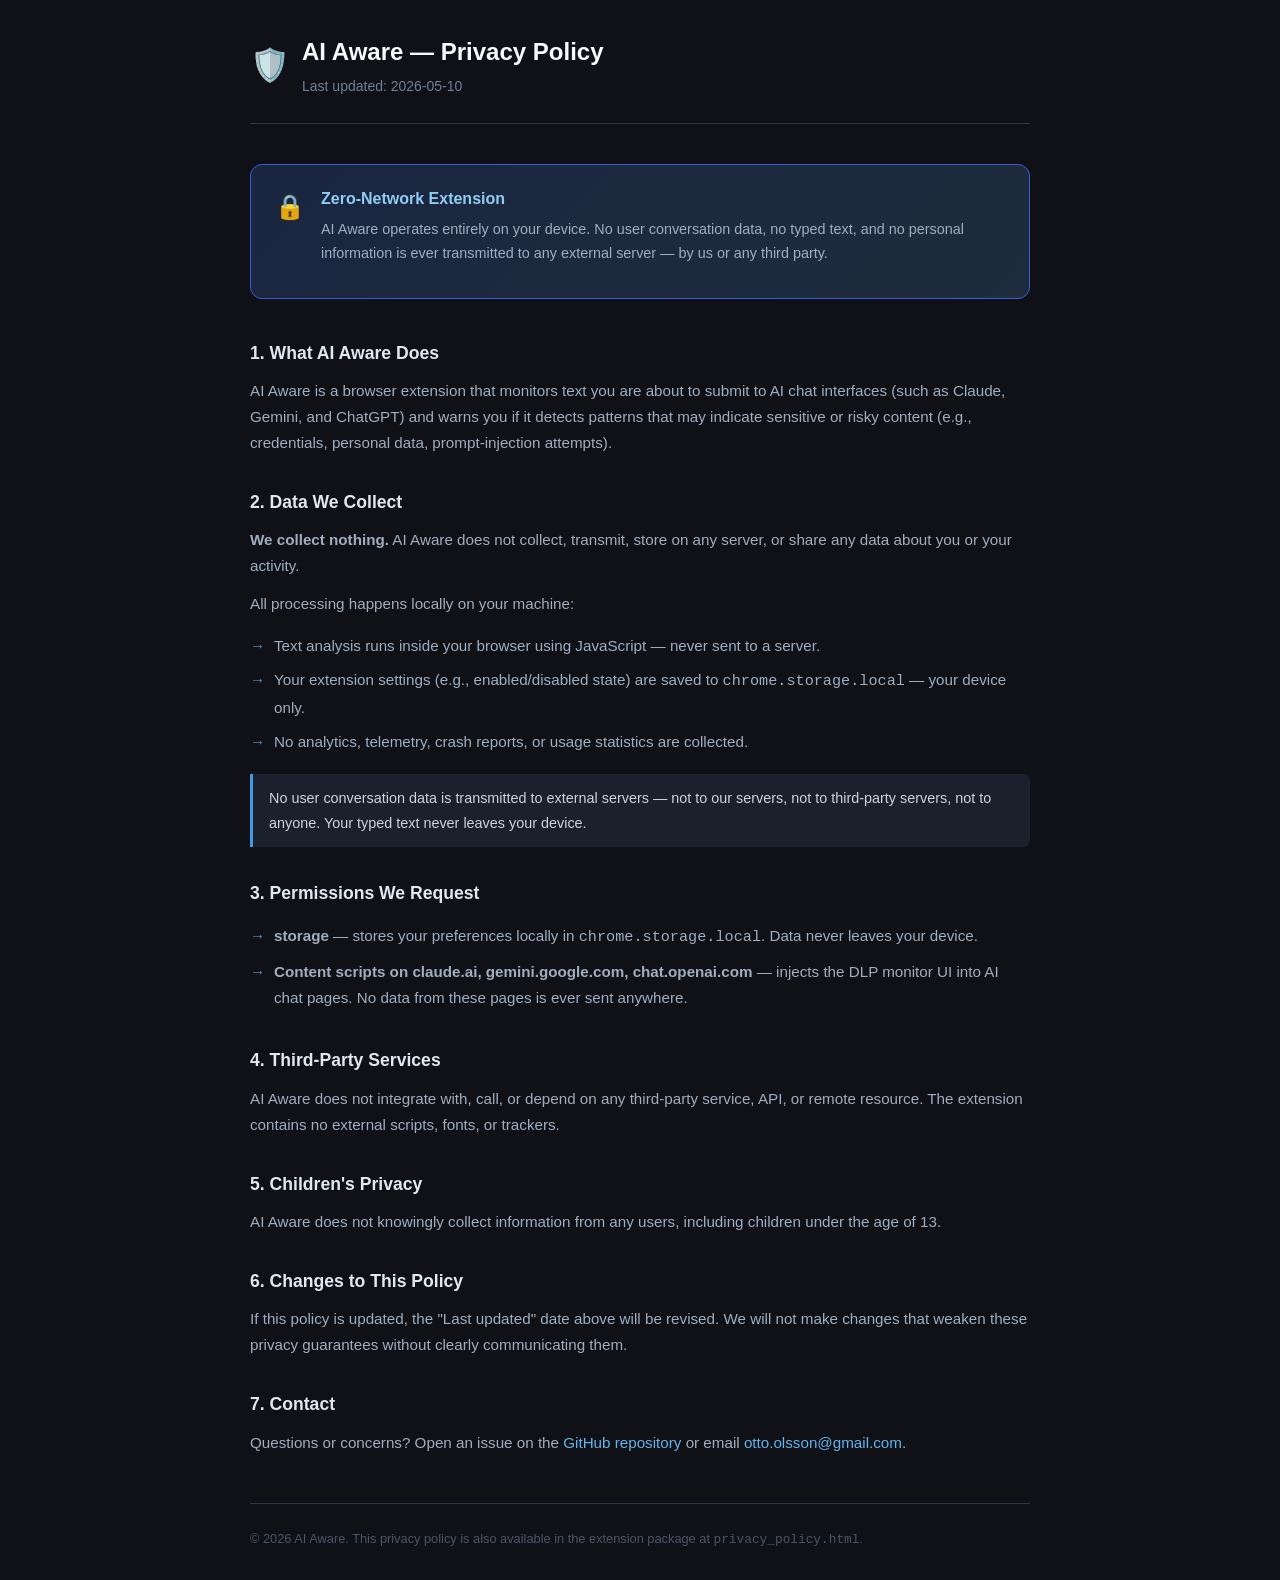
==== extension/privacy_policy.html @ 5984fdee "feat: [R6] Prepare Chrome Web Store listing materials (closes #19)" ====
<!DOCTYPE html>
<html lang="en">
<head>
  <meta charset="UTF-8" />
  <meta name="viewport" content="width=device-width, initial-scale=1.0" />
  <title>Privacy Policy — AI Aware</title>
  <style>
    *, *::before, *::after { box-sizing: border-box; margin: 0; padding: 0; }

    body {
      font-family: -apple-system, BlinkMacSystemFont, "Segoe UI", Roboto, sans-serif;
      background: #0f1117;
      color: #e2e8f0;
      line-height: 1.7;
      padding: 2rem 1rem;
    }

    .container {
      max-width: 780px;
      margin: 0 auto;
    }

    header {
      display: flex;
      align-items: center;
      gap: 0.75rem;
      margin-bottom: 2.5rem;
      padding-bottom: 1.5rem;
      border-bottom: 1px solid #2d3748;
    }

    header .shield {
      font-size: 2rem;
      line-height: 1;
    }

    header h1 {
      font-size: 1.5rem;
      font-weight: 700;
      color: #f7fafc;
    }

    header .subtitle {
      font-size: 0.875rem;
      color: #718096;
      margin-top: 0.15rem;
    }

    .zero-network-banner {
      background: linear-gradient(135deg, #1a2540 0%, #1e2d3d 100%);
      border: 1px solid #3b5bdb;
      border-radius: 12px;
      padding: 1.25rem 1.5rem;
      margin-bottom: 2.5rem;
      display: flex;
      align-items: flex-start;
      gap: 1rem;
    }

    .zero-network-banner .icon {
      font-size: 1.5rem;
      flex-shrink: 0;
      margin-top: 0.1rem;
    }

    .zero-network-banner strong {
      display: block;
      color: #90cdf4;
      font-size: 1rem;
      margin-bottom: 0.3rem;
    }

    .zero-network-banner p {
      color: #a0aec0;
      font-size: 0.9rem;
    }

    h2 {
      font-size: 1.1rem;
      font-weight: 600;
      color: #e2e8f0;
      margin-top: 2rem;
      margin-bottom: 0.6rem;
    }

    p {
      color: #a0aec0;
      font-size: 0.95rem;
      margin-bottom: 0.75rem;
    }

    ul {
      list-style: none;
      padding: 0;
      margin-bottom: 0.75rem;
    }

    ul li {
      color: #a0aec0;
      font-size: 0.95rem;
      padding: 0.25rem 0 0.25rem 1.5rem;
      position: relative;
    }

    ul li::before {
      content: "→";
      position: absolute;
      left: 0;
      color: #4299e1;
    }

    .highlight {
      background: #1a202c;
      border-left: 3px solid #4299e1;
      border-radius: 0 6px 6px 0;
      padding: 0.75rem 1rem;
      margin: 1rem 0;
      font-size: 0.9rem;
      color: #cbd5e0;
    }

    footer {
      margin-top: 3rem;
      padding-top: 1.5rem;
      border-top: 1px solid #2d3748;
      font-size: 0.8rem;
      color: #4a5568;
    }

    a {
      color: #63b3ed;
      text-decoration: none;
    }

    a:hover {
      text-decoration: underline;
    }
  </style>
</head>
<body>
  <div class="container">
    <header>
      <span class="shield">🛡️</span>
      <div>
        <h1>AI Aware — Privacy Policy</h1>
        <div class="subtitle">Last updated: 2026-05-10</div>
      </div>
    </header>

    <div class="zero-network-banner">
      <span class="icon">🔒</span>
      <div>
        <strong>Zero-Network Extension</strong>
        <p>
          AI Aware operates entirely on your device. No user conversation data,
          no typed text, and no personal information is ever transmitted to any
          external server — by us or any third party.
        </p>
      </div>
    </div>

    <h2>1. What AI Aware Does</h2>
    <p>
      AI Aware is a browser extension that monitors text you are about to submit
      to AI chat interfaces (such as Claude, Gemini, and ChatGPT) and warns you
      if it detects patterns that may indicate sensitive or risky content
      (e.g., credentials, personal data, prompt-injection attempts).
    </p>

    <h2>2. Data We Collect</h2>
    <p>
      <strong>We collect nothing.</strong> AI Aware does not collect, transmit,
      store on any server, or share any data about you or your activity.
    </p>
    <p>All processing happens locally on your machine:</p>
    <ul>
      <li>Text analysis runs inside your browser using JavaScript — never sent to a server.</li>
      <li>Your extension settings (e.g., enabled/disabled state) are saved to
          <code>chrome.storage.local</code> — your device only.</li>
      <li>No analytics, telemetry, crash reports, or usage statistics are collected.</li>
    </ul>

    <div class="highlight">
      No user conversation data is transmitted to external servers — not to our
      servers, not to third-party servers, not to anyone. Your typed text never
      leaves your device.
    </div>

    <h2>3. Permissions We Request</h2>
    <ul>
      <li>
        <strong>storage</strong> — stores your preferences locally in
        <code>chrome.storage.local</code>. Data never leaves your device.
      </li>
      <li>
        <strong>Content scripts on claude.ai, gemini.google.com, chat.openai.com</strong>
        — injects the DLP monitor UI into AI chat pages. No data from these pages
        is ever sent anywhere.
      </li>
    </ul>

    <h2>4. Third-Party Services</h2>
    <p>
      AI Aware does not integrate with, call, or depend on any third-party
      service, API, or remote resource. The extension contains no external
      scripts, fonts, or trackers.
    </p>

    <h2>5. Children's Privacy</h2>
    <p>
      AI Aware does not knowingly collect information from any users, including
      children under the age of 13.
    </p>

    <h2>6. Changes to This Policy</h2>
    <p>
      If this policy is updated, the "Last updated" date above will be revised.
      We will not make changes that weaken these privacy guarantees without
      clearly communicating them.
    </p>

    <h2>7. Contact</h2>
    <p>
      Questions or concerns? Open an issue on the
      <a href="https://github.com/otto-olsson/promptsentinel" target="_blank"
         rel="noopener noreferrer">GitHub repository</a>
      or email
      <a href="mailto:otto.olsson@gmail.com">otto.olsson@gmail.com</a>.
    </p>

    <footer>
      &copy; 2026 AI Aware. This privacy policy is also available in the extension
      package at <code>privacy_policy.html</code>.
    </footer>
  </div>
</body>
</html>
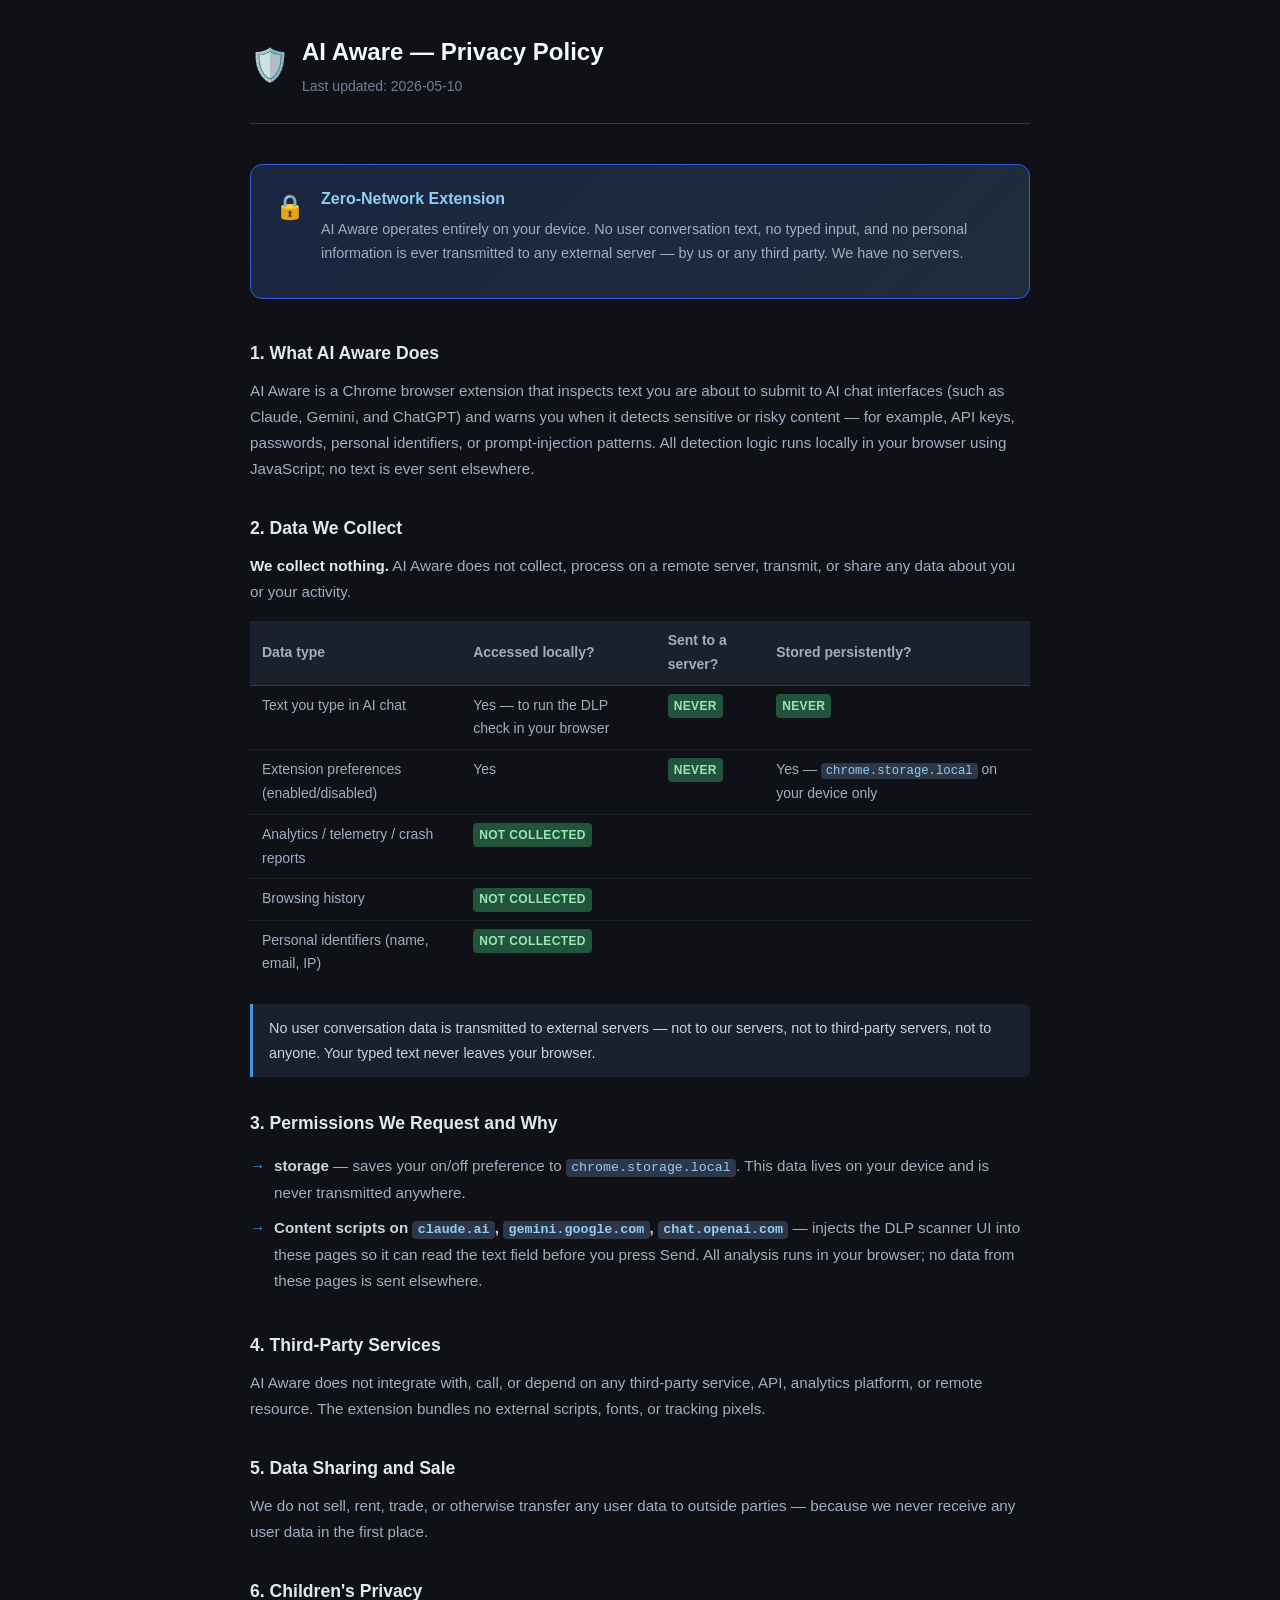
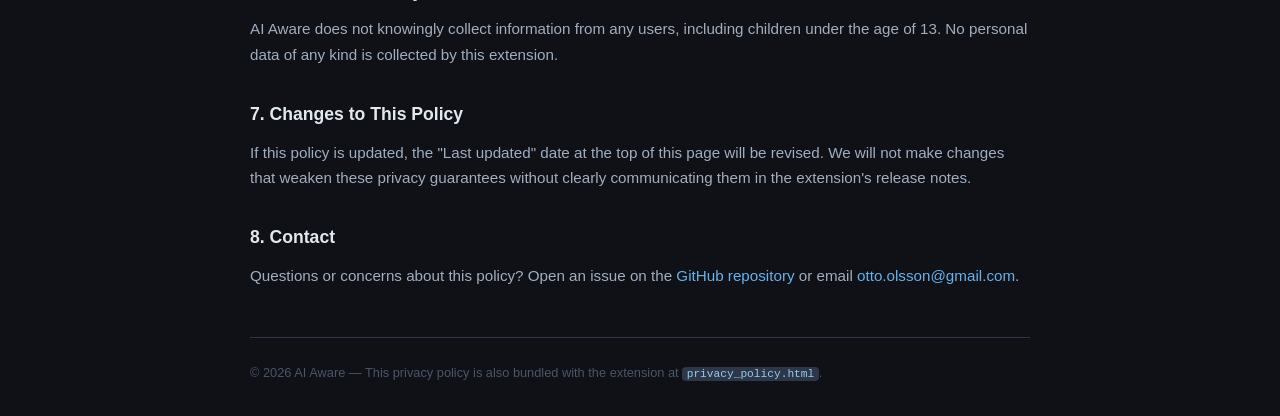
==== commit b467d30c: "feat: [R3] Write privacy policy for Store listing (closes #38)" ====
--- a/extension/privacy_policy.html
+++ b/extension/privacy_policy.html
@@ -89,6 +89,10 @@
       margin-bottom: 0.75rem;
     }
 
+    p strong {
+      color: #e2e8f0;
+    }
+
     ul {
       list-style: none;
       padding: 0;
@@ -98,7 +102,7 @@
     ul li {
       color: #a0aec0;
       font-size: 0.95rem;
-      padding: 0.25rem 0 0.25rem 1.5rem;
+      padding: 0.3rem 0 0.3rem 1.5rem;
       position: relative;
     }
 
@@ -107,6 +111,19 @@
       position: absolute;
       left: 0;
       color: #4299e1;
+    }
+
+    ul li strong {
+      color: #cbd5e0;
+    }
+
+    code {
+      background: #2d3748;
+      color: #90cdf4;
+      border-radius: 4px;
+      padding: 0.1em 0.4em;
+      font-family: "SFMono-Regular", Consolas, "Liberation Mono", Menlo, monospace;
+      font-size: 0.875em;
     }
 
     .highlight {
@@ -119,6 +136,44 @@
       color: #cbd5e0;
     }
 
+    .data-table {
+      width: 100%;
+      border-collapse: collapse;
+      margin: 1rem 0 1.25rem;
+      font-size: 0.875rem;
+    }
+
+    .data-table th {
+      text-align: left;
+      padding: 0.5rem 0.75rem;
+      background: #1a202c;
+      color: #a0aec0;
+      font-weight: 600;
+      border-bottom: 1px solid #2d3748;
+    }
+
+    .data-table td {
+      padding: 0.5rem 0.75rem;
+      border-bottom: 1px solid #1a202c;
+      color: #a0aec0;
+      vertical-align: top;
+    }
+
+    .data-table tr:last-child td {
+      border-bottom: none;
+    }
+
+    .badge-no {
+      display: inline-block;
+      background: #22543d;
+      color: #9ae6b4;
+      font-size: 0.75rem;
+      font-weight: 700;
+      border-radius: 4px;
+      padding: 0.15em 0.5em;
+      letter-spacing: 0.03em;
+    }
+
     footer {
       margin-top: 3rem;
       padding-top: 1.5rem;
@@ -139,6 +194,7 @@
 </head>
 <body>
   <div class="container">
+
     <header>
       <span class="shield">🛡️</span>
       <div>
@@ -147,81 +203,133 @@
       </div>
     </header>
 
+    <!-- ── Zero-Network callout ─────────────────────────────────────────── -->
     <div class="zero-network-banner">
       <span class="icon">🔒</span>
       <div>
         <strong>Zero-Network Extension</strong>
         <p>
-          AI Aware operates entirely on your device. No user conversation data,
-          no typed text, and no personal information is ever transmitted to any
-          external server — by us or any third party.
+          AI Aware operates entirely on your device. No user conversation text,
+          no typed input, and no personal information is ever transmitted to any
+          external server — by us or any third party. We have no servers.
         </p>
       </div>
     </div>
 
+    <!-- ── 1. What the extension does ───────────────────────────────────── -->
     <h2>1. What AI Aware Does</h2>
     <p>
-      AI Aware is a browser extension that monitors text you are about to submit
-      to AI chat interfaces (such as Claude, Gemini, and ChatGPT) and warns you
-      if it detects patterns that may indicate sensitive or risky content
-      (e.g., credentials, personal data, prompt-injection attempts).
-    </p>
-
+      AI Aware is a Chrome browser extension that inspects text you are about to
+      submit to AI chat interfaces (such as Claude, Gemini, and ChatGPT) and warns
+      you when it detects sensitive or risky content — for example, API keys,
+      passwords, personal identifiers, or prompt-injection patterns. All detection
+      logic runs locally in your browser using JavaScript; no text is ever sent
+      elsewhere.
+    </p>
+
+    <!-- ── 2. Data we collect ────────────────────────────────────────────── -->
     <h2>2. Data We Collect</h2>
     <p>
-      <strong>We collect nothing.</strong> AI Aware does not collect, transmit,
-      store on any server, or share any data about you or your activity.
-    </p>
-    <p>All processing happens locally on your machine:</p>
-    <ul>
-      <li>Text analysis runs inside your browser using JavaScript — never sent to a server.</li>
-      <li>Your extension settings (e.g., enabled/disabled state) are saved to
-          <code>chrome.storage.local</code> — your device only.</li>
-      <li>No analytics, telemetry, crash reports, or usage statistics are collected.</li>
-    </ul>
+      <strong>We collect nothing.</strong> AI Aware does not collect, process on
+      a remote server, transmit, or share any data about you or your activity.
+    </p>
+
+    <table class="data-table">
+      <thead>
+        <tr>
+          <th>Data type</th>
+          <th>Accessed locally?</th>
+          <th>Sent to a server?</th>
+          <th>Stored persistently?</th>
+        </tr>
+      </thead>
+      <tbody>
+        <tr>
+          <td>Text you type in AI chat</td>
+          <td>Yes — to run the DLP check in your browser</td>
+          <td><span class="badge-no">NEVER</span></td>
+          <td><span class="badge-no">NEVER</span></td>
+        </tr>
+        <tr>
+          <td>Extension preferences (enabled/disabled)</td>
+          <td>Yes</td>
+          <td><span class="badge-no">NEVER</span></td>
+          <td>Yes — <code>chrome.storage.local</code> on your device only</td>
+        </tr>
+        <tr>
+          <td>Analytics / telemetry / crash reports</td>
+          <td colspan="3"><span class="badge-no">NOT COLLECTED</span></td>
+        </tr>
+        <tr>
+          <td>Browsing history</td>
+          <td colspan="3"><span class="badge-no">NOT COLLECTED</span></td>
+        </tr>
+        <tr>
+          <td>Personal identifiers (name, email, IP)</td>
+          <td colspan="3"><span class="badge-no">NOT COLLECTED</span></td>
+        </tr>
+      </tbody>
+    </table>
 
     <div class="highlight">
       No user conversation data is transmitted to external servers — not to our
       servers, not to third-party servers, not to anyone. Your typed text never
-      leaves your device.
+      leaves your browser.
     </div>
 
-    <h2>3. Permissions We Request</h2>
+    <!-- ── 3. Permissions ────────────────────────────────────────────────── -->
+    <h2>3. Permissions We Request and Why</h2>
     <ul>
       <li>
-        <strong>storage</strong> — stores your preferences locally in
-        <code>chrome.storage.local</code>. Data never leaves your device.
+        <strong>storage</strong> — saves your on/off preference to
+        <code>chrome.storage.local</code>. This data lives on your device and is
+        never transmitted anywhere.
       </li>
       <li>
-        <strong>Content scripts on claude.ai, gemini.google.com, chat.openai.com</strong>
-        — injects the DLP monitor UI into AI chat pages. No data from these pages
-        is ever sent anywhere.
+        <strong>Content scripts on <code>claude.ai</code>,
+        <code>gemini.google.com</code>, <code>chat.openai.com</code></strong> —
+        injects the DLP scanner UI into these pages so it can read the text field
+        before you press Send. All analysis runs in your browser; no data from
+        these pages is sent elsewhere.
       </li>
     </ul>
 
+    <!-- ── 4. Third-party services ───────────────────────────────────────── -->
     <h2>4. Third-Party Services</h2>
     <p>
       AI Aware does not integrate with, call, or depend on any third-party
-      service, API, or remote resource. The extension contains no external
-      scripts, fonts, or trackers.
-    </p>
-
-    <h2>5. Children's Privacy</h2>
+      service, API, analytics platform, or remote resource. The extension bundles
+      no external scripts, fonts, or tracking pixels.
+    </p>
+
+    <!-- ── 5. Data sharing ───────────────────────────────────────────────── -->
+    <h2>5. Data Sharing and Sale</h2>
+    <p>
+      We do not sell, rent, trade, or otherwise transfer any user data to outside
+      parties — because we never receive any user data in the first place.
+    </p>
+
+    <!-- ── 6. Children's privacy ────────────────────────────────────────── -->
+    <h2>6. Children's Privacy</h2>
     <p>
       AI Aware does not knowingly collect information from any users, including
-      children under the age of 13.
-    </p>
-
-    <h2>6. Changes to This Policy</h2>
-    <p>
-      If this policy is updated, the "Last updated" date above will be revised.
-      We will not make changes that weaken these privacy guarantees without
-      clearly communicating them.
-    </p>
-
-    <h2>7. Contact</h2>
-    <p>
-      Questions or concerns? Open an issue on the
+      children under the age of 13. No personal data of any kind is collected by
+      this extension.
+    </p>
+
+    <!-- ── 7. Changes to this policy ────────────────────────────────────── -->
+    <h2>7. Changes to This Policy</h2>
+    <p>
+      If this policy is updated, the "Last updated" date at the top of this page
+      will be revised. We will not make changes that weaken these privacy
+      guarantees without clearly communicating them in the extension's release
+      notes.
+    </p>
+
+    <!-- ── 8. Contact ────────────────────────────────────────────────────── -->
+    <h2>8. Contact</h2>
+    <p>
+      Questions or concerns about this policy? Open an issue on the
       <a href="https://github.com/otto-olsson/promptsentinel" target="_blank"
          rel="noopener noreferrer">GitHub repository</a>
       or email
@@ -229,9 +337,10 @@
     </p>
 
     <footer>
-      &copy; 2026 AI Aware. This privacy policy is also available in the extension
-      package at <code>privacy_policy.html</code>.
+      &copy; 2026 AI Aware &mdash; This privacy policy is also bundled with the
+      extension at <code>privacy_policy.html</code>.
     </footer>
+
   </div>
 </body>
 </html>
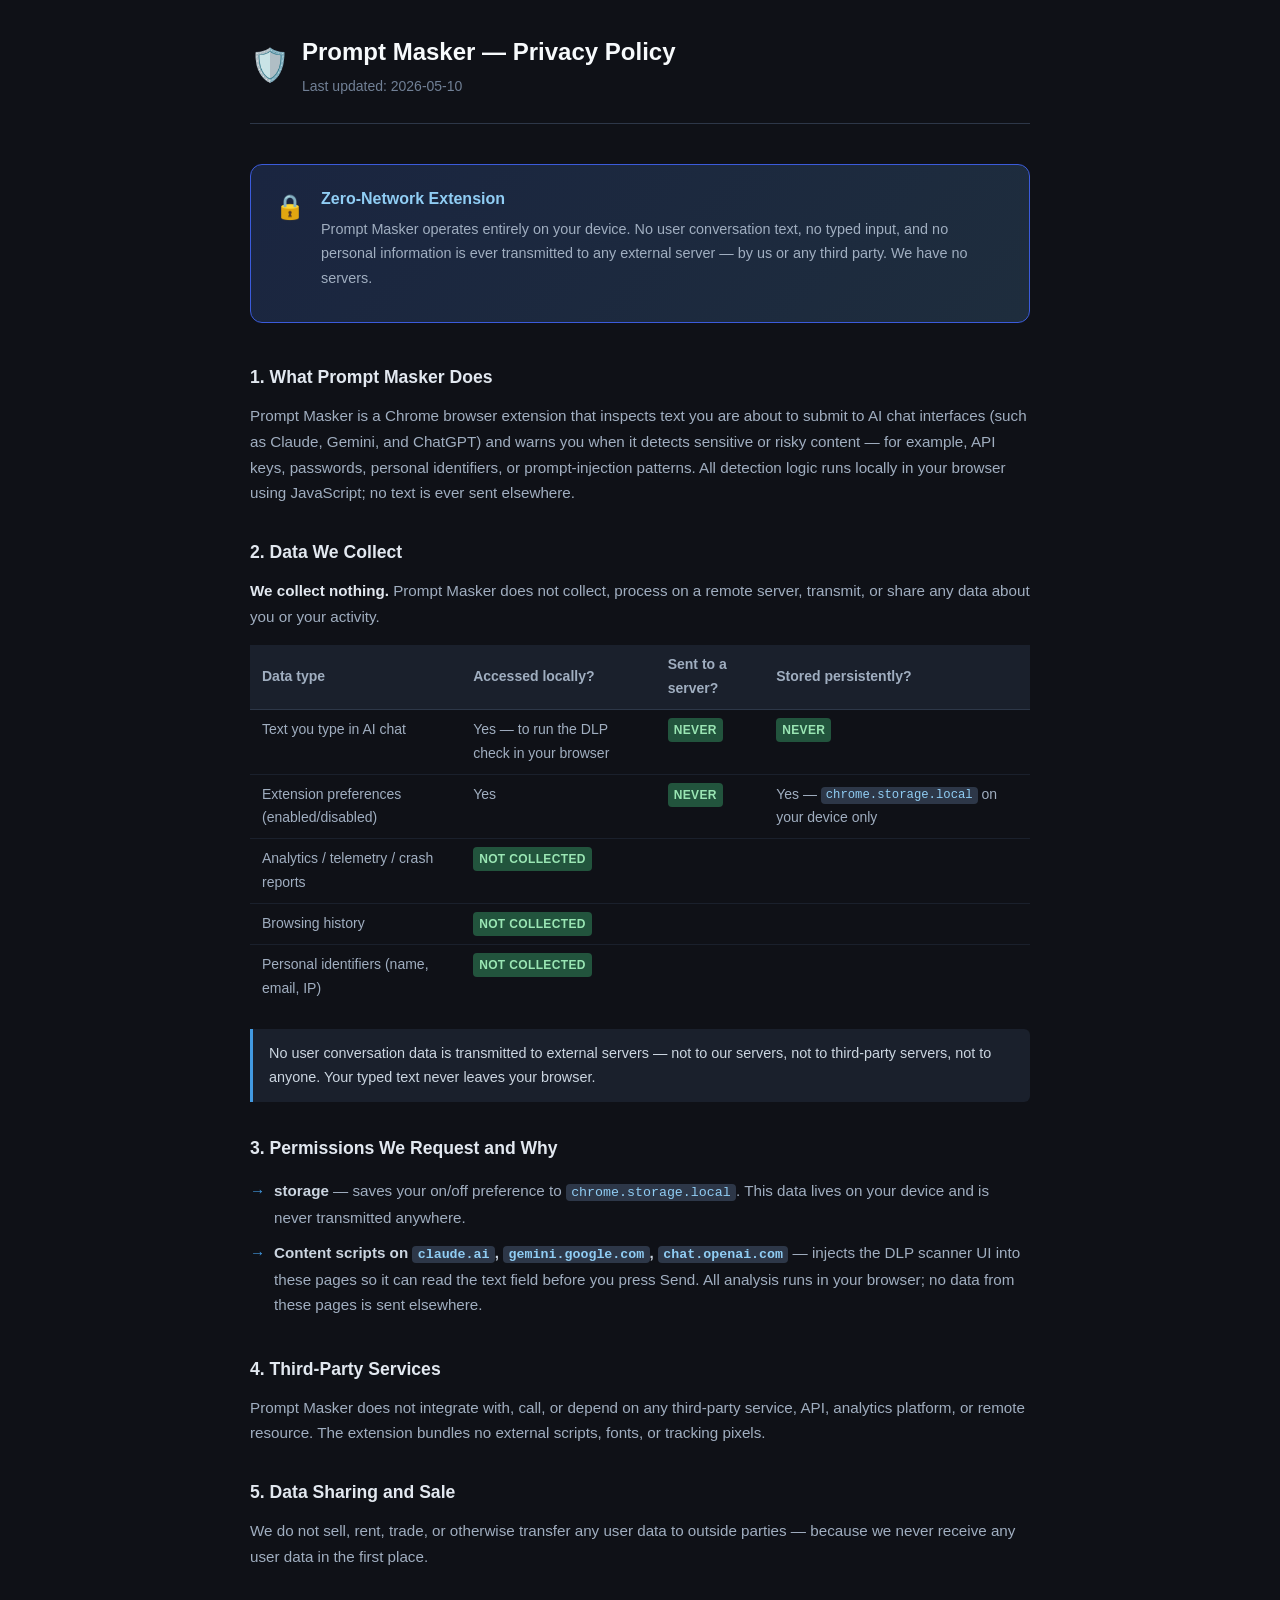
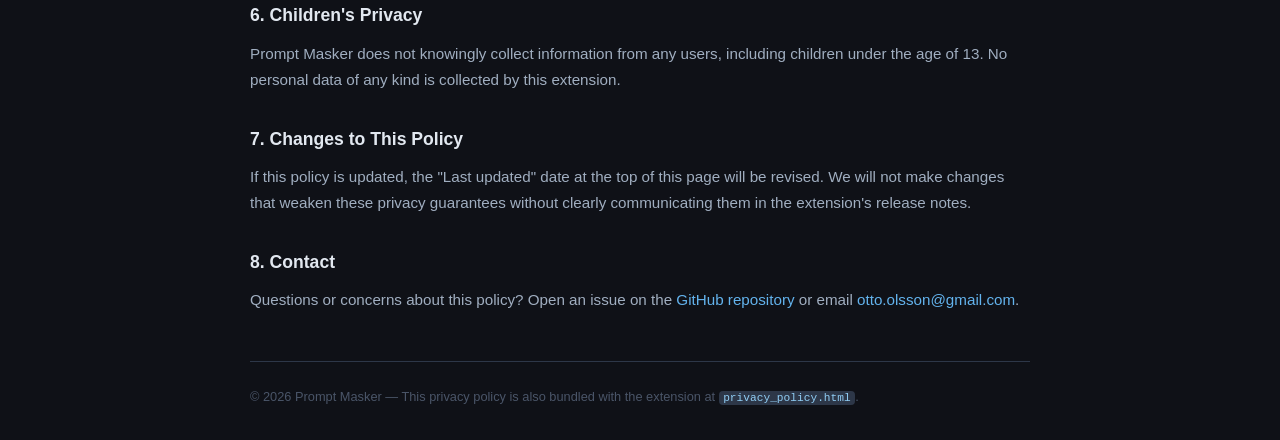
==== commit 4e7e2450: "chore: rename AI Aware → Prompt Masker - GitHub repo renamed to noloss/promptmasker - manifest.json:" ====
--- a/extension/privacy_policy.html
+++ b/extension/privacy_policy.html
@@ -3,7 +3,7 @@
 <head>
   <meta charset="UTF-8" />
   <meta name="viewport" content="width=device-width, initial-scale=1.0" />
-  <title>Privacy Policy — AI Aware</title>
+  <title>Privacy Policy — Prompt Masker</title>
   <style>
     *, *::before, *::after { box-sizing: border-box; margin: 0; padding: 0; }
 
@@ -198,7 +198,7 @@
     <header>
       <span class="shield">🛡️</span>
       <div>
-        <h1>AI Aware — Privacy Policy</h1>
+        <h1>Prompt Masker — Privacy Policy</h1>
         <div class="subtitle">Last updated: 2026-05-10</div>
       </div>
     </header>
@@ -209,7 +209,7 @@
       <div>
         <strong>Zero-Network Extension</strong>
         <p>
-          AI Aware operates entirely on your device. No user conversation text,
+          Prompt Masker operates entirely on your device. No user conversation text,
           no typed input, and no personal information is ever transmitted to any
           external server — by us or any third party. We have no servers.
         </p>
@@ -217,9 +217,9 @@
     </div>
 
     <!-- ── 1. What the extension does ───────────────────────────────────── -->
-    <h2>1. What AI Aware Does</h2>
-    <p>
-      AI Aware is a Chrome browser extension that inspects text you are about to
+    <h2>1. What Prompt Masker Does</h2>
+    <p>
+      Prompt Masker is a Chrome browser extension that inspects text you are about to
       submit to AI chat interfaces (such as Claude, Gemini, and ChatGPT) and warns
       you when it detects sensitive or risky content — for example, API keys,
       passwords, personal identifiers, or prompt-injection patterns. All detection
@@ -230,7 +230,7 @@
     <!-- ── 2. Data we collect ────────────────────────────────────────────── -->
     <h2>2. Data We Collect</h2>
     <p>
-      <strong>We collect nothing.</strong> AI Aware does not collect, process on
+      <strong>We collect nothing.</strong> Prompt Masker does not collect, process on
       a remote server, transmit, or share any data about you or your activity.
     </p>
 
@@ -297,7 +297,7 @@
     <!-- ── 4. Third-party services ───────────────────────────────────────── -->
     <h2>4. Third-Party Services</h2>
     <p>
-      AI Aware does not integrate with, call, or depend on any third-party
+      Prompt Masker does not integrate with, call, or depend on any third-party
       service, API, analytics platform, or remote resource. The extension bundles
       no external scripts, fonts, or tracking pixels.
     </p>
@@ -312,7 +312,7 @@
     <!-- ── 6. Children's privacy ────────────────────────────────────────── -->
     <h2>6. Children's Privacy</h2>
     <p>
-      AI Aware does not knowingly collect information from any users, including
+      Prompt Masker does not knowingly collect information from any users, including
       children under the age of 13. No personal data of any kind is collected by
       this extension.
     </p>
@@ -330,14 +330,14 @@
     <h2>8. Contact</h2>
     <p>
       Questions or concerns about this policy? Open an issue on the
-      <a href="https://github.com/otto-olsson/promptsentinel" target="_blank"
+      <a href="https://github.com/noloss/promptmasker" target="_blank"
          rel="noopener noreferrer">GitHub repository</a>
       or email
       <a href="mailto:otto.olsson@gmail.com">otto.olsson@gmail.com</a>.
     </p>
 
     <footer>
-      &copy; 2026 AI Aware &mdash; This privacy policy is also bundled with the
+      &copy; 2026 Prompt Masker &mdash; This privacy policy is also bundled with the
       extension at <code>privacy_policy.html</code>.
     </footer>
 
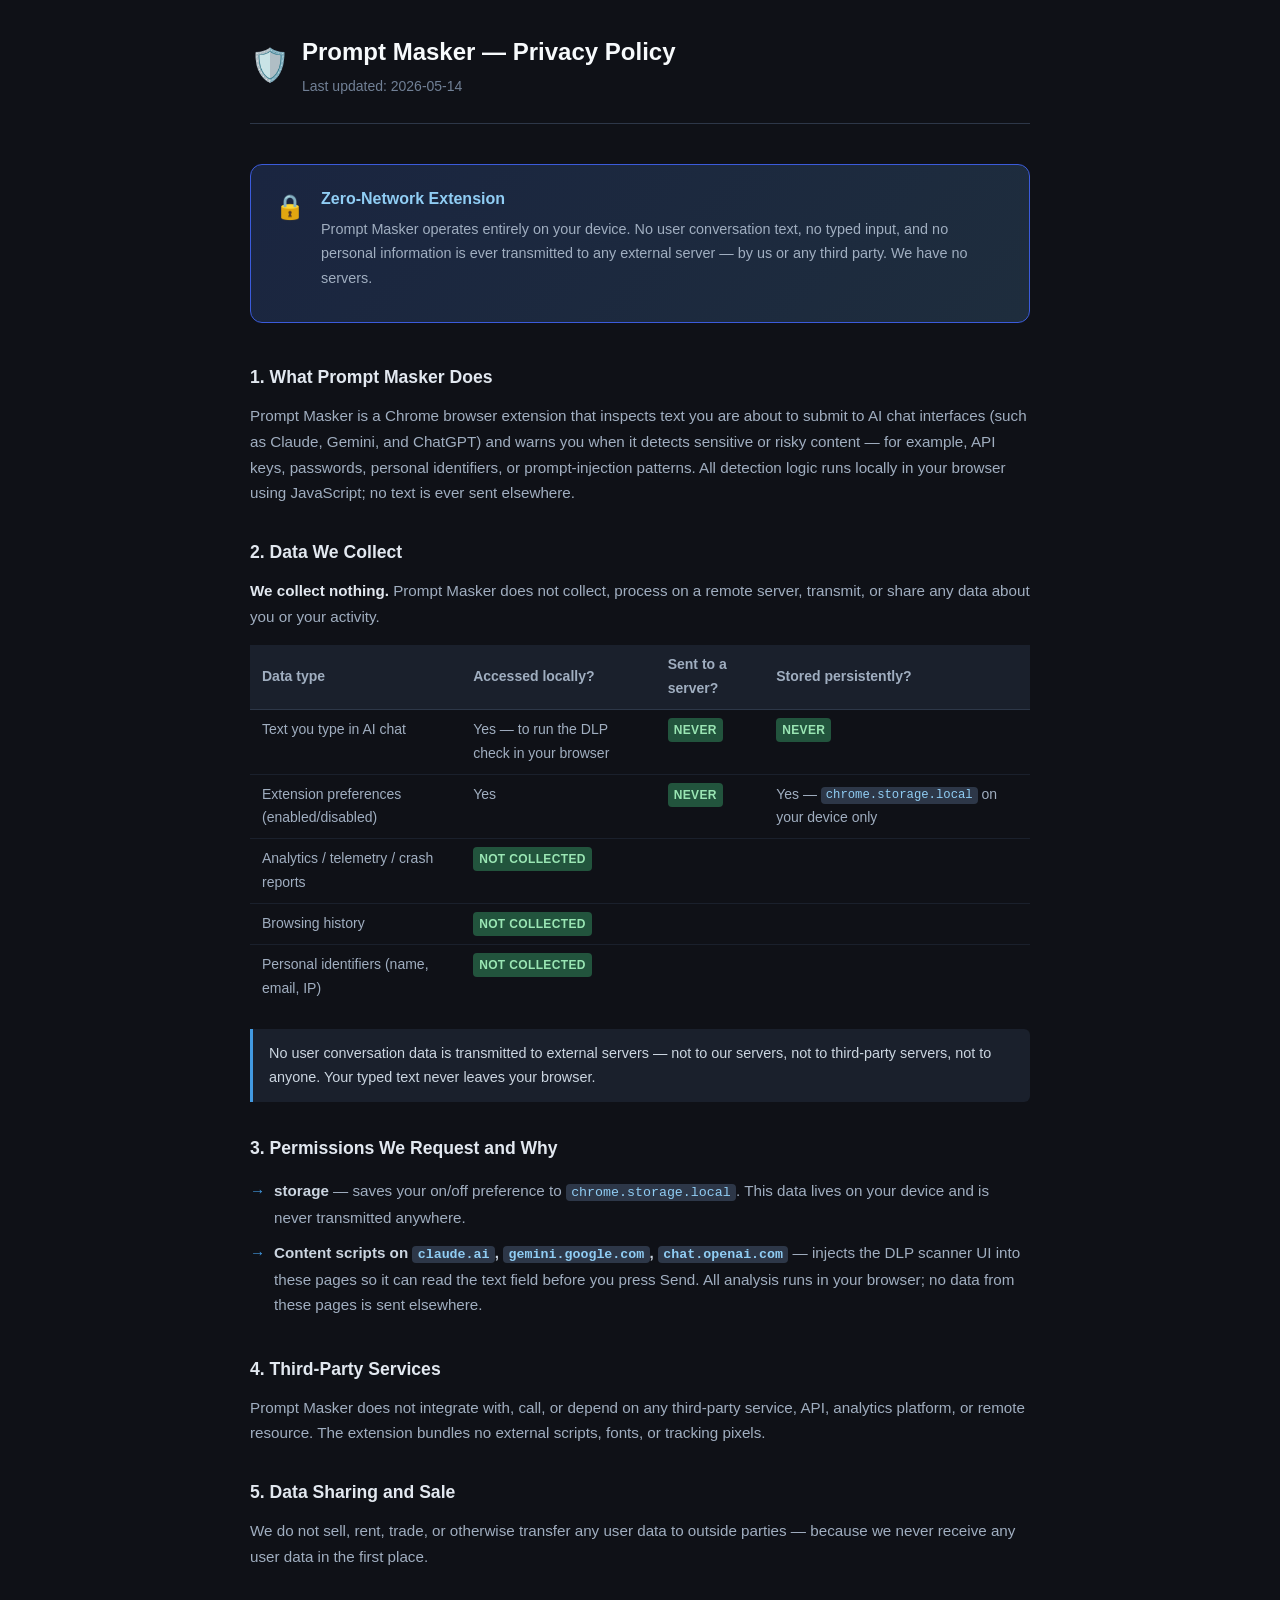
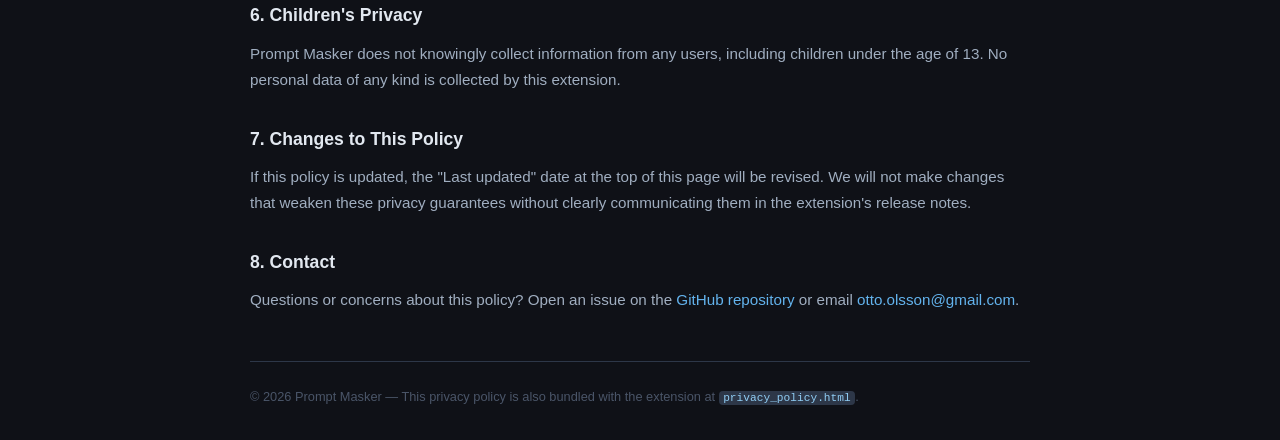
==== commit 1b3352e4: "feat: [Hardening] Update privacy policy Last Updated date to 2026-05-14 (closes #91)" ====
--- a/extension/privacy_policy.html
+++ b/extension/privacy_policy.html
@@ -199,7 +199,7 @@
       <span class="shield">🛡️</span>
       <div>
         <h1>Prompt Masker — Privacy Policy</h1>
-        <div class="subtitle">Last updated: 2026-05-10</div>
+        <div class="subtitle">Last updated: 2026-05-14</div>
       </div>
     </header>
 
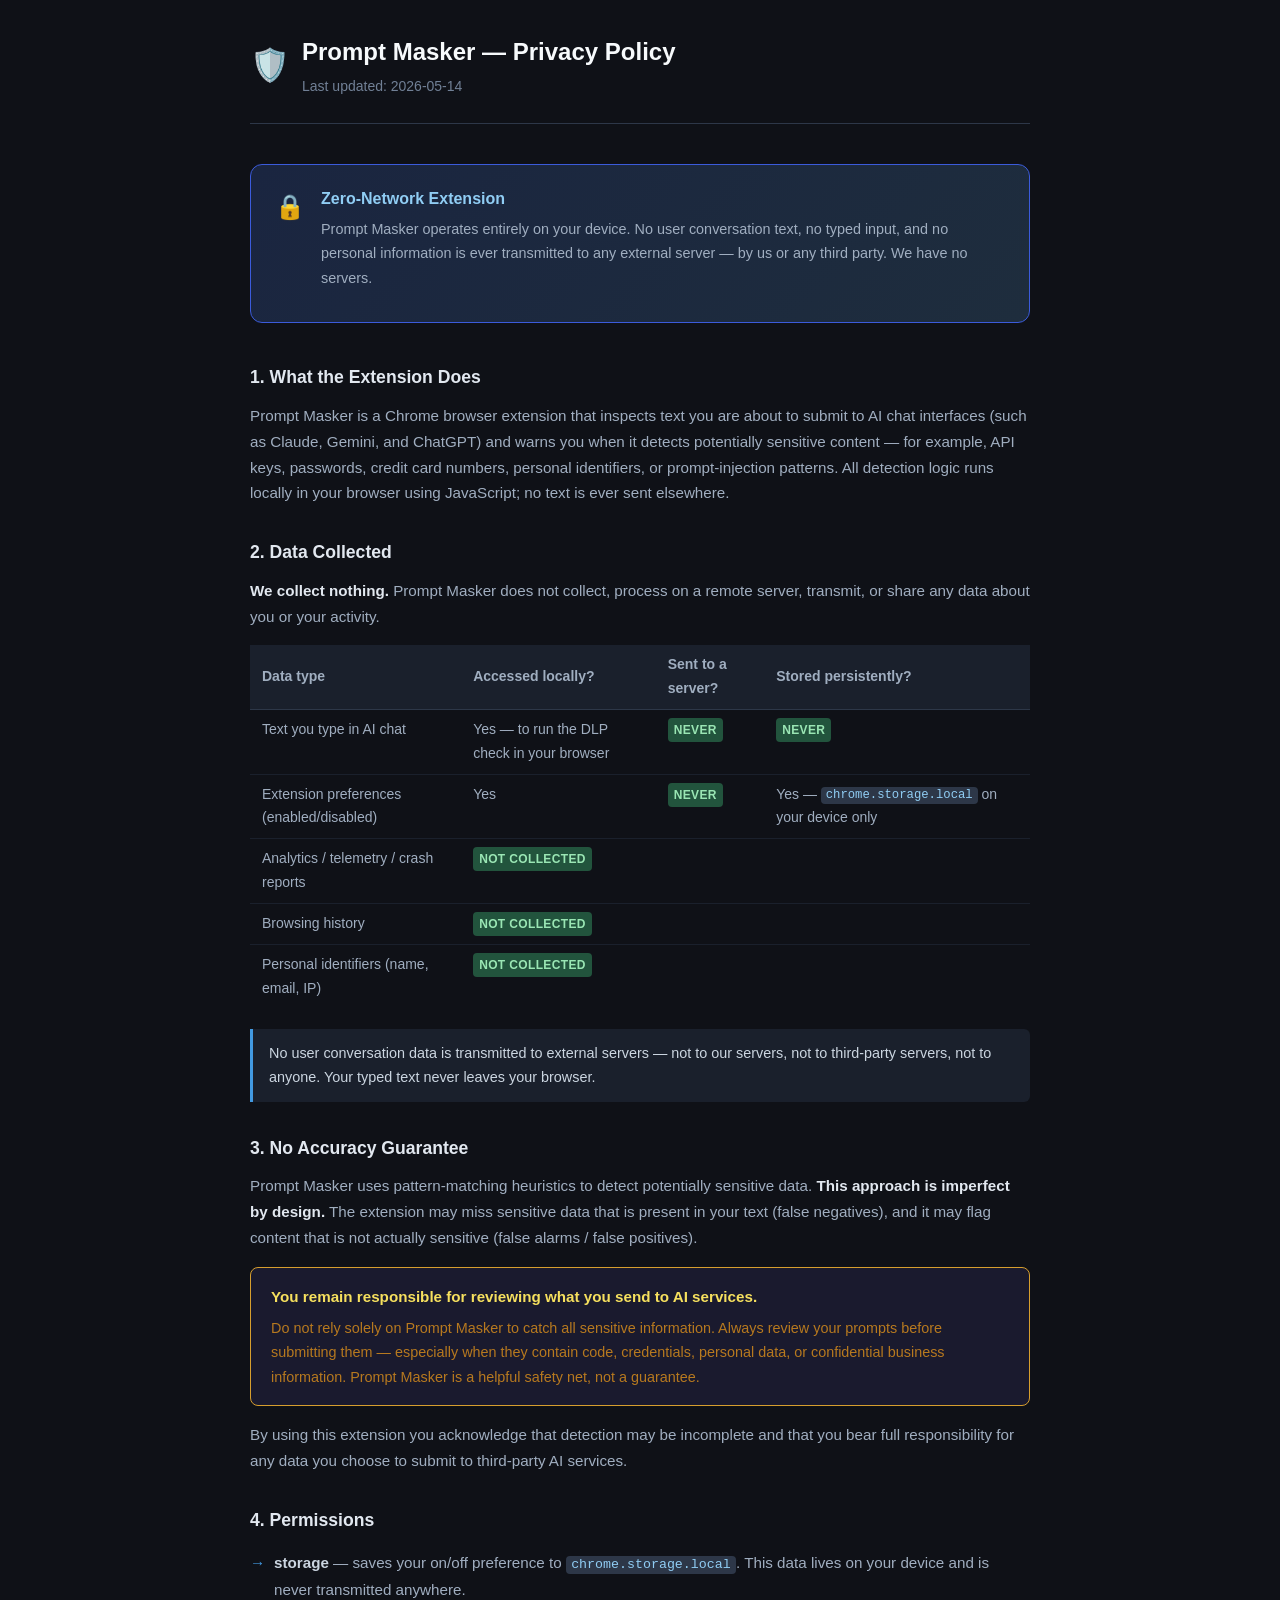
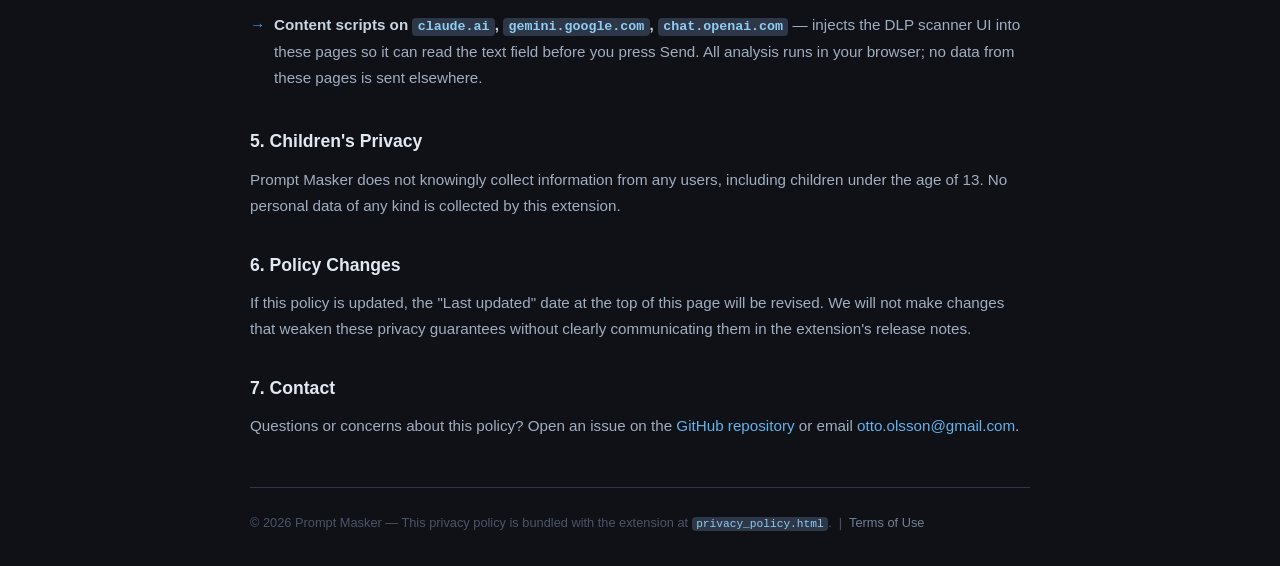
==== commit f5a859b3: "feat: [R1] Rewrite privacy_policy.html with honest content (closes #105)" ====
--- a/extension/privacy_policy.html
+++ b/extension/privacy_policy.html
@@ -136,6 +136,27 @@
       color: #cbd5e0;
     }
 
+    .warning-box {
+      background: #1a1a2e;
+      border: 1px solid #d69e2e;
+      border-radius: 8px;
+      padding: 1rem 1.25rem;
+      margin: 1rem 0;
+    }
+
+    .warning-box strong {
+      display: block;
+      color: #f6e05e;
+      font-size: 0.95rem;
+      margin-bottom: 0.4rem;
+    }
+
+    .warning-box p {
+      color: #b7791f;
+      font-size: 0.9rem;
+      margin-bottom: 0;
+    }
+
     .data-table {
       width: 100%;
       border-collapse: collapse;
@@ -180,6 +201,10 @@
       border-top: 1px solid #2d3748;
       font-size: 0.8rem;
       color: #4a5568;
+    }
+
+    footer a {
+      color: #718096;
     }
 
     a {
@@ -217,18 +242,18 @@
     </div>
 
     <!-- ── 1. What the extension does ───────────────────────────────────── -->
-    <h2>1. What Prompt Masker Does</h2>
+    <h2>1. What the Extension Does</h2>
     <p>
       Prompt Masker is a Chrome browser extension that inspects text you are about to
       submit to AI chat interfaces (such as Claude, Gemini, and ChatGPT) and warns
-      you when it detects sensitive or risky content — for example, API keys,
-      passwords, personal identifiers, or prompt-injection patterns. All detection
-      logic runs locally in your browser using JavaScript; no text is ever sent
-      elsewhere.
-    </p>
-
-    <!-- ── 2. Data we collect ────────────────────────────────────────────── -->
-    <h2>2. Data We Collect</h2>
+      you when it detects potentially sensitive content — for example, API keys,
+      passwords, credit card numbers, personal identifiers, or prompt-injection
+      patterns. All detection logic runs locally in your browser using JavaScript;
+      no text is ever sent elsewhere.
+    </p>
+
+    <!-- ── 2. Data collected ─────────────────────────────────────────────── -->
+    <h2>2. Data Collected</h2>
     <p>
       <strong>We collect nothing.</strong> Prompt Masker does not collect, process on
       a remote server, transmit, or share any data about you or your activity.
@@ -277,8 +302,31 @@
       leaves your browser.
     </div>
 
-    <!-- ── 3. Permissions ────────────────────────────────────────────────── -->
-    <h2>3. Permissions We Request and Why</h2>
+    <!-- ── 3. No accuracy guarantee ─────────────────────────────────────── -->
+    <h2>3. No Accuracy Guarantee</h2>
+    <p>
+      Prompt Masker uses pattern-matching heuristics to detect potentially sensitive
+      data. <strong>This approach is imperfect by design.</strong> The extension may
+      miss sensitive data that is present in your text (false negatives), and it may
+      flag content that is not actually sensitive (false alarms / false positives).
+    </p>
+    <div class="warning-box">
+      <strong>You remain responsible for reviewing what you send to AI services.</strong>
+      <p>
+        Do not rely solely on Prompt Masker to catch all sensitive information.
+        Always review your prompts before submitting them — especially when they
+        contain code, credentials, personal data, or confidential business information.
+        Prompt Masker is a helpful safety net, not a guarantee.
+      </p>
+    </div>
+    <p>
+      By using this extension you acknowledge that detection may be incomplete and
+      that you bear full responsibility for any data you choose to submit to third-party
+      AI services.
+    </p>
+
+    <!-- ── 4. Permissions ────────────────────────────────────────────────── -->
+    <h2>4. Permissions</h2>
     <ul>
       <li>
         <strong>storage</strong> — saves your on/off preference to
@@ -294,31 +342,16 @@
       </li>
     </ul>
 
-    <!-- ── 4. Third-party services ───────────────────────────────────────── -->
-    <h2>4. Third-Party Services</h2>
-    <p>
-      Prompt Masker does not integrate with, call, or depend on any third-party
-      service, API, analytics platform, or remote resource. The extension bundles
-      no external scripts, fonts, or tracking pixels.
-    </p>
-
-    <!-- ── 5. Data sharing ───────────────────────────────────────────────── -->
-    <h2>5. Data Sharing and Sale</h2>
-    <p>
-      We do not sell, rent, trade, or otherwise transfer any user data to outside
-      parties — because we never receive any user data in the first place.
-    </p>
-
-    <!-- ── 6. Children's privacy ────────────────────────────────────────── -->
-    <h2>6. Children's Privacy</h2>
+    <!-- ── 5. Children's Privacy ────────────────────────────────────────── -->
+    <h2>5. Children's Privacy</h2>
     <p>
       Prompt Masker does not knowingly collect information from any users, including
       children under the age of 13. No personal data of any kind is collected by
       this extension.
     </p>
 
-    <!-- ── 7. Changes to this policy ────────────────────────────────────── -->
-    <h2>7. Changes to This Policy</h2>
+    <!-- ── 6. Policy Changes ─────────────────────────────────────────────── -->
+    <h2>6. Policy Changes</h2>
     <p>
       If this policy is updated, the "Last updated" date at the top of this page
       will be revised. We will not make changes that weaken these privacy
@@ -326,8 +359,8 @@
       notes.
     </p>
 
-    <!-- ── 8. Contact ────────────────────────────────────────────────────── -->
-    <h2>8. Contact</h2>
+    <!-- ── 7. Contact ────────────────────────────────────────────────────── -->
+    <h2>7. Contact</h2>
     <p>
       Questions or concerns about this policy? Open an issue on the
       <a href="https://github.com/noloss/promptmasker" target="_blank"
@@ -337,8 +370,9 @@
     </p>
 
     <footer>
-      &copy; 2026 Prompt Masker &mdash; This privacy policy is also bundled with the
-      extension at <code>privacy_policy.html</code>.
+      &copy; 2026 Prompt Masker &mdash; This privacy policy is bundled with the
+      extension at <code>privacy_policy.html</code>. &nbsp;|&nbsp;
+      <a href="terms.html">Terms of Use</a>
     </footer>
 
   </div>
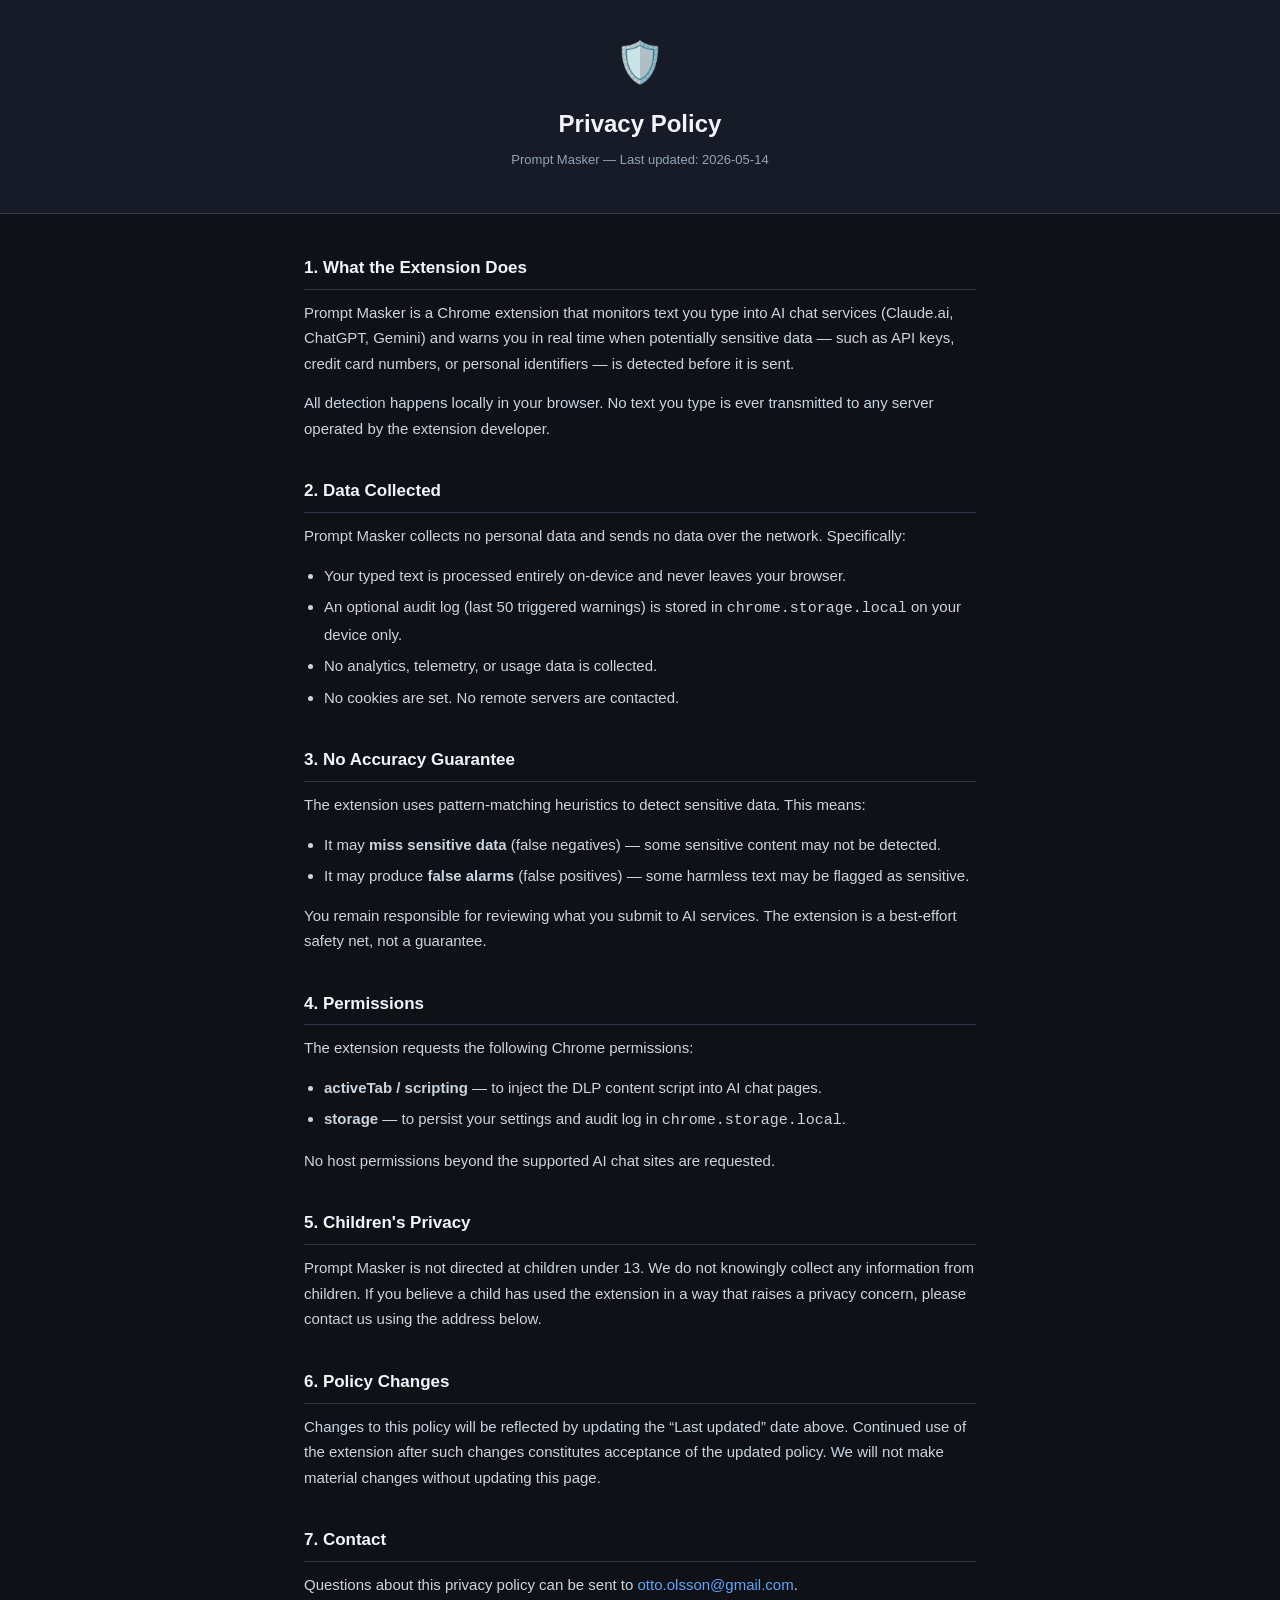
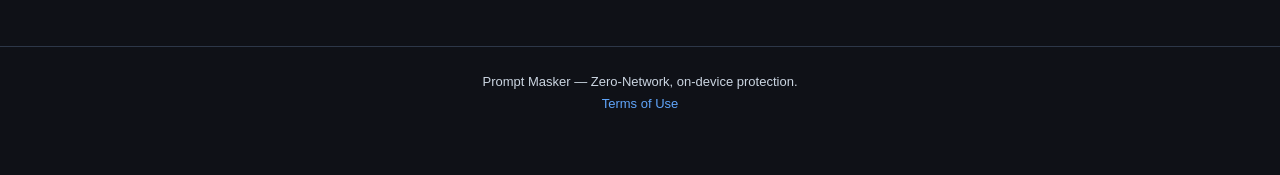
==== commit 8e91a6f4: "fix: address review feedback (#111)" ====
--- a/extension/privacy_policy.html
+++ b/extension/privacy_policy.html
@@ -6,375 +6,134 @@
   <title>Privacy Policy — Prompt Masker</title>
   <style>
     *, *::before, *::after { box-sizing: border-box; margin: 0; padding: 0; }
-
     body {
-      font-family: -apple-system, BlinkMacSystemFont, "Segoe UI", Roboto, sans-serif;
       background: #0f1117;
       color: #e2e8f0;
+      font-family: -apple-system, BlinkMacSystemFont, 'Segoe UI', sans-serif;
+      font-size: 15px;
       line-height: 1.7;
-      padding: 2rem 1rem;
+      padding: 0 0 48px;
     }
-
+    header {
+      background: #161b27;
+      border-bottom: 1px solid #2d3748;
+      padding: 28px 24px;
+      text-align: center;
+    }
+    header .shield { font-size: 40px; display: block; margin-bottom: 8px; }
+    header h1 { font-size: 24px; font-weight: 700; color: #f1f5f9; }
+    header p { color: #94a3b8; font-size: 13px; margin-top: 4px; }
     .container {
-      max-width: 780px;
-      margin: 0 auto;
+      max-width: 720px;
+      margin: 40px auto;
+      padding: 0 24px;
     }
-
-    header {
-      display: flex;
-      align-items: center;
-      gap: 0.75rem;
-      margin-bottom: 2.5rem;
-      padding-bottom: 1.5rem;
+    h2 {
+      font-size: 17px;
+      font-weight: 700;
+      color: #f1f5f9;
+      margin: 36px 0 10px;
+      padding-bottom: 6px;
       border-bottom: 1px solid #2d3748;
     }
-
-    header .shield {
-      font-size: 2rem;
-      line-height: 1;
-    }
-
-    header h1 {
-      font-size: 1.5rem;
-      font-weight: 700;
-      color: #f7fafc;
-    }
-
-    header .subtitle {
-      font-size: 0.875rem;
-      color: #718096;
-      margin-top: 0.15rem;
-    }
-
-    .zero-network-banner {
-      background: linear-gradient(135deg, #1a2540 0%, #1e2d3d 100%);
-      border: 1px solid #3b5bdb;
-      border-radius: 12px;
-      padding: 1.25rem 1.5rem;
-      margin-bottom: 2.5rem;
-      display: flex;
-      align-items: flex-start;
-      gap: 1rem;
-    }
-
-    .zero-network-banner .icon {
-      font-size: 1.5rem;
-      flex-shrink: 0;
-      margin-top: 0.1rem;
-    }
-
-    .zero-network-banner strong {
-      display: block;
-      color: #90cdf4;
-      font-size: 1rem;
-      margin-bottom: 0.3rem;
-    }
-
-    .zero-network-banner p {
-      color: #a0aec0;
-      font-size: 0.9rem;
-    }
-
-    h2 {
-      font-size: 1.1rem;
-      font-weight: 600;
-      color: #e2e8f0;
-      margin-top: 2rem;
-      margin-bottom: 0.6rem;
-    }
-
-    p {
-      color: #a0aec0;
-      font-size: 0.95rem;
-      margin-bottom: 0.75rem;
-    }
-
-    p strong {
-      color: #e2e8f0;
-    }
-
-    ul {
-      list-style: none;
-      padding: 0;
-      margin-bottom: 0.75rem;
-    }
-
-    ul li {
-      color: #a0aec0;
-      font-size: 0.95rem;
-      padding: 0.3rem 0 0.3rem 1.5rem;
-      position: relative;
-    }
-
-    ul li::before {
-      content: "→";
-      position: absolute;
-      left: 0;
-      color: #4299e1;
-    }
-
-    ul li strong {
-      color: #cbd5e0;
-    }
-
-    code {
-      background: #2d3748;
-      color: #90cdf4;
-      border-radius: 4px;
-      padding: 0.1em 0.4em;
-      font-family: "SFMono-Regular", Consolas, "Liberation Mono", Menlo, monospace;
-      font-size: 0.875em;
-    }
-
-    .highlight {
-      background: #1a202c;
-      border-left: 3px solid #4299e1;
-      border-radius: 0 6px 6px 0;
-      padding: 0.75rem 1rem;
-      margin: 1rem 0;
-      font-size: 0.9rem;
-      color: #cbd5e0;
-    }
-
-    .warning-box {
-      background: #1a1a2e;
-      border: 1px solid #d69e2e;
-      border-radius: 8px;
-      padding: 1rem 1.25rem;
-      margin: 1rem 0;
-    }
-
-    .warning-box strong {
-      display: block;
-      color: #f6e05e;
-      font-size: 0.95rem;
-      margin-bottom: 0.4rem;
-    }
-
-    .warning-box p {
-      color: #b7791f;
-      font-size: 0.9rem;
-      margin-bottom: 0;
-    }
-
-    .data-table {
-      width: 100%;
-      border-collapse: collapse;
-      margin: 1rem 0 1.25rem;
-      font-size: 0.875rem;
-    }
-
-    .data-table th {
-      text-align: left;
-      padding: 0.5rem 0.75rem;
-      background: #1a202c;
-      color: #a0aec0;
-      font-weight: 600;
-      border-bottom: 1px solid #2d3748;
-    }
-
-    .data-table td {
-      padding: 0.5rem 0.75rem;
-      border-bottom: 1px solid #1a202c;
-      color: #a0aec0;
-      vertical-align: top;
-    }
-
-    .data-table tr:last-child td {
-      border-bottom: none;
-    }
-
-    .badge-no {
-      display: inline-block;
-      background: #22543d;
-      color: #9ae6b4;
-      font-size: 0.75rem;
-      font-weight: 700;
-      border-radius: 4px;
-      padding: 0.15em 0.5em;
-      letter-spacing: 0.03em;
-    }
-
+    p { margin-bottom: 14px; color: #cbd5e1; }
+    ul { margin: 0 0 14px 20px; color: #cbd5e1; }
+    li { margin-bottom: 6px; }
+    a { color: #60a5fa; text-decoration: none; }
+    a:hover { text-decoration: underline; }
     footer {
-      margin-top: 3rem;
-      padding-top: 1.5rem;
+      margin-top: 48px;
+      text-align: center;
+      color: #64748b;
+      font-size: 13px;
       border-top: 1px solid #2d3748;
-      font-size: 0.8rem;
-      color: #4a5568;
-    }
-
-    footer a {
-      color: #718096;
-    }
-
-    a {
-      color: #63b3ed;
-      text-decoration: none;
-    }
-
-    a:hover {
-      text-decoration: underline;
+      padding-top: 24px;
     }
   </style>
 </head>
 <body>
+  <header>
+    <span class="shield">🛡️</span>
+    <h1>Privacy Policy</h1>
+    <p>Prompt Masker &mdash; Last updated: 2026-05-14</p>
+  </header>
+
   <div class="container">
 
-    <header>
-      <span class="shield">🛡️</span>
-      <div>
-        <h1>Prompt Masker — Privacy Policy</h1>
-        <div class="subtitle">Last updated: 2026-05-14</div>
-      </div>
-    </header>
-
-    <!-- ── Zero-Network callout ─────────────────────────────────────────── -->
-    <div class="zero-network-banner">
-      <span class="icon">🔒</span>
-      <div>
-        <strong>Zero-Network Extension</strong>
-        <p>
-          Prompt Masker operates entirely on your device. No user conversation text,
-          no typed input, and no personal information is ever transmitted to any
-          external server — by us or any third party. We have no servers.
-        </p>
-      </div>
-    </div>
-
-    <!-- ── 1. What the extension does ───────────────────────────────────── -->
     <h2>1. What the Extension Does</h2>
     <p>
-      Prompt Masker is a Chrome browser extension that inspects text you are about to
-      submit to AI chat interfaces (such as Claude, Gemini, and ChatGPT) and warns
-      you when it detects potentially sensitive content — for example, API keys,
-      passwords, credit card numbers, personal identifiers, or prompt-injection
-      patterns. All detection logic runs locally in your browser using JavaScript;
-      no text is ever sent elsewhere.
+      Prompt Masker is a Chrome extension that monitors text you type into AI chat services
+      (Claude.ai, ChatGPT, Gemini) and warns you in real time when potentially sensitive data
+      &mdash; such as API keys, credit card numbers, or personal identifiers &mdash; is detected
+      before it is sent.
+    </p>
+    <p>
+      All detection happens locally in your browser. No text you type is ever transmitted to
+      any server operated by the extension developer.
     </p>
 
-    <!-- ── 2. Data collected ─────────────────────────────────────────────── -->
     <h2>2. Data Collected</h2>
     <p>
-      <strong>We collect nothing.</strong> Prompt Masker does not collect, process on
-      a remote server, transmit, or share any data about you or your activity.
+      Prompt Masker collects no personal data and sends no data over the network. Specifically:
+    </p>
+    <ul>
+      <li>Your typed text is processed entirely on-device and never leaves your browser.</li>
+      <li>An optional audit log (last 50 triggered warnings) is stored in
+          <code>chrome.storage.local</code> on your device only.</li>
+      <li>No analytics, telemetry, or usage data is collected.</li>
+      <li>No cookies are set. No remote servers are contacted.</li>
+    </ul>
+
+    <h2>3. No Accuracy Guarantee</h2>
+    <p>
+      The extension uses pattern-matching heuristics to detect sensitive data. This means:
+    </p>
+    <ul>
+      <li>It may <strong>miss sensitive data</strong> (false negatives) &mdash; some sensitive
+          content may not be detected.</li>
+      <li>It may produce <strong>false alarms</strong> (false positives) &mdash; some harmless
+          text may be flagged as sensitive.</li>
+    </ul>
+    <p>
+      You remain responsible for reviewing what you submit to AI services. The extension is a
+      best-effort safety net, not a guarantee.
     </p>
 
-    <table class="data-table">
-      <thead>
-        <tr>
-          <th>Data type</th>
-          <th>Accessed locally?</th>
-          <th>Sent to a server?</th>
-          <th>Stored persistently?</th>
-        </tr>
-      </thead>
-      <tbody>
-        <tr>
-          <td>Text you type in AI chat</td>
-          <td>Yes — to run the DLP check in your browser</td>
-          <td><span class="badge-no">NEVER</span></td>
-          <td><span class="badge-no">NEVER</span></td>
-        </tr>
-        <tr>
-          <td>Extension preferences (enabled/disabled)</td>
-          <td>Yes</td>
-          <td><span class="badge-no">NEVER</span></td>
-          <td>Yes — <code>chrome.storage.local</code> on your device only</td>
-        </tr>
-        <tr>
-          <td>Analytics / telemetry / crash reports</td>
-          <td colspan="3"><span class="badge-no">NOT COLLECTED</span></td>
-        </tr>
-        <tr>
-          <td>Browsing history</td>
-          <td colspan="3"><span class="badge-no">NOT COLLECTED</span></td>
-        </tr>
-        <tr>
-          <td>Personal identifiers (name, email, IP)</td>
-          <td colspan="3"><span class="badge-no">NOT COLLECTED</span></td>
-        </tr>
-      </tbody>
-    </table>
+    <h2>4. Permissions</h2>
+    <p>The extension requests the following Chrome permissions:</p>
+    <ul>
+      <li><strong>activeTab / scripting</strong> — to inject the DLP content script into AI chat pages.</li>
+      <li><strong>storage</strong> — to persist your settings and audit log in <code>chrome.storage.local</code>.</li>
+    </ul>
+    <p>No host permissions beyond the supported AI chat sites are requested.</p>
 
-    <div class="highlight">
-      No user conversation data is transmitted to external servers — not to our
-      servers, not to third-party servers, not to anyone. Your typed text never
-      leaves your browser.
-    </div>
-
-    <!-- ── 3. No accuracy guarantee ─────────────────────────────────────── -->
-    <h2>3. No Accuracy Guarantee</h2>
+    <h2>5. Children's Privacy</h2>
     <p>
-      Prompt Masker uses pattern-matching heuristics to detect potentially sensitive
-      data. <strong>This approach is imperfect by design.</strong> The extension may
-      miss sensitive data that is present in your text (false negatives), and it may
-      flag content that is not actually sensitive (false alarms / false positives).
-    </p>
-    <div class="warning-box">
-      <strong>You remain responsible for reviewing what you send to AI services.</strong>
-      <p>
-        Do not rely solely on Prompt Masker to catch all sensitive information.
-        Always review your prompts before submitting them — especially when they
-        contain code, credentials, personal data, or confidential business information.
-        Prompt Masker is a helpful safety net, not a guarantee.
-      </p>
-    </div>
-    <p>
-      By using this extension you acknowledge that detection may be incomplete and
-      that you bear full responsibility for any data you choose to submit to third-party
-      AI services.
+      Prompt Masker is not directed at children under 13. We do not knowingly collect any
+      information from children. If you believe a child has used the extension in a way that
+      raises a privacy concern, please contact us using the address below.
     </p>
 
-    <!-- ── 4. Permissions ────────────────────────────────────────────────── -->
-    <h2>4. Permissions</h2>
-    <ul>
-      <li>
-        <strong>storage</strong> — saves your on/off preference to
-        <code>chrome.storage.local</code>. This data lives on your device and is
-        never transmitted anywhere.
-      </li>
-      <li>
-        <strong>Content scripts on <code>claude.ai</code>,
-        <code>gemini.google.com</code>, <code>chat.openai.com</code></strong> —
-        injects the DLP scanner UI into these pages so it can read the text field
-        before you press Send. All analysis runs in your browser; no data from
-        these pages is sent elsewhere.
-      </li>
-    </ul>
-
-    <!-- ── 5. Children's Privacy ────────────────────────────────────────── -->
-    <h2>5. Children's Privacy</h2>
+    <h2>6. Policy Changes</h2>
     <p>
-      Prompt Masker does not knowingly collect information from any users, including
-      children under the age of 13. No personal data of any kind is collected by
-      this extension.
+      Changes to this policy will be reflected by updating the &ldquo;Last updated&rdquo; date
+      above. Continued use of the extension after such changes constitutes acceptance of the
+      updated policy. We will not make material changes without updating this page.
     </p>
 
-    <!-- ── 6. Policy Changes ─────────────────────────────────────────────── -->
-    <h2>6. Policy Changes</h2>
-    <p>
-      If this policy is updated, the "Last updated" date at the top of this page
-      will be revised. We will not make changes that weaken these privacy
-      guarantees without clearly communicating them in the extension's release
-      notes.
-    </p>
-
-    <!-- ── 7. Contact ────────────────────────────────────────────────────── -->
     <h2>7. Contact</h2>
     <p>
-      Questions or concerns about this policy? Open an issue on the
-      <a href="https://github.com/noloss/promptmasker" target="_blank"
-         rel="noopener noreferrer">GitHub repository</a>
-      or email
+      Questions about this privacy policy can be sent to
       <a href="mailto:otto.olsson@gmail.com">otto.olsson@gmail.com</a>.
     </p>
 
-    <footer>
-      &copy; 2026 Prompt Masker &mdash; This privacy policy is bundled with the
-      extension at <code>privacy_policy.html</code>. &nbsp;|&nbsp;
+  </div>
+
+  <footer>
+    <p>
+      Prompt Masker &mdash; Zero-Network, on-device protection.<br />
       <a href="terms.html">Terms of Use</a>
-    </footer>
-
-  </div>
+    </p>
+  </footer>
 </body>
 </html>
